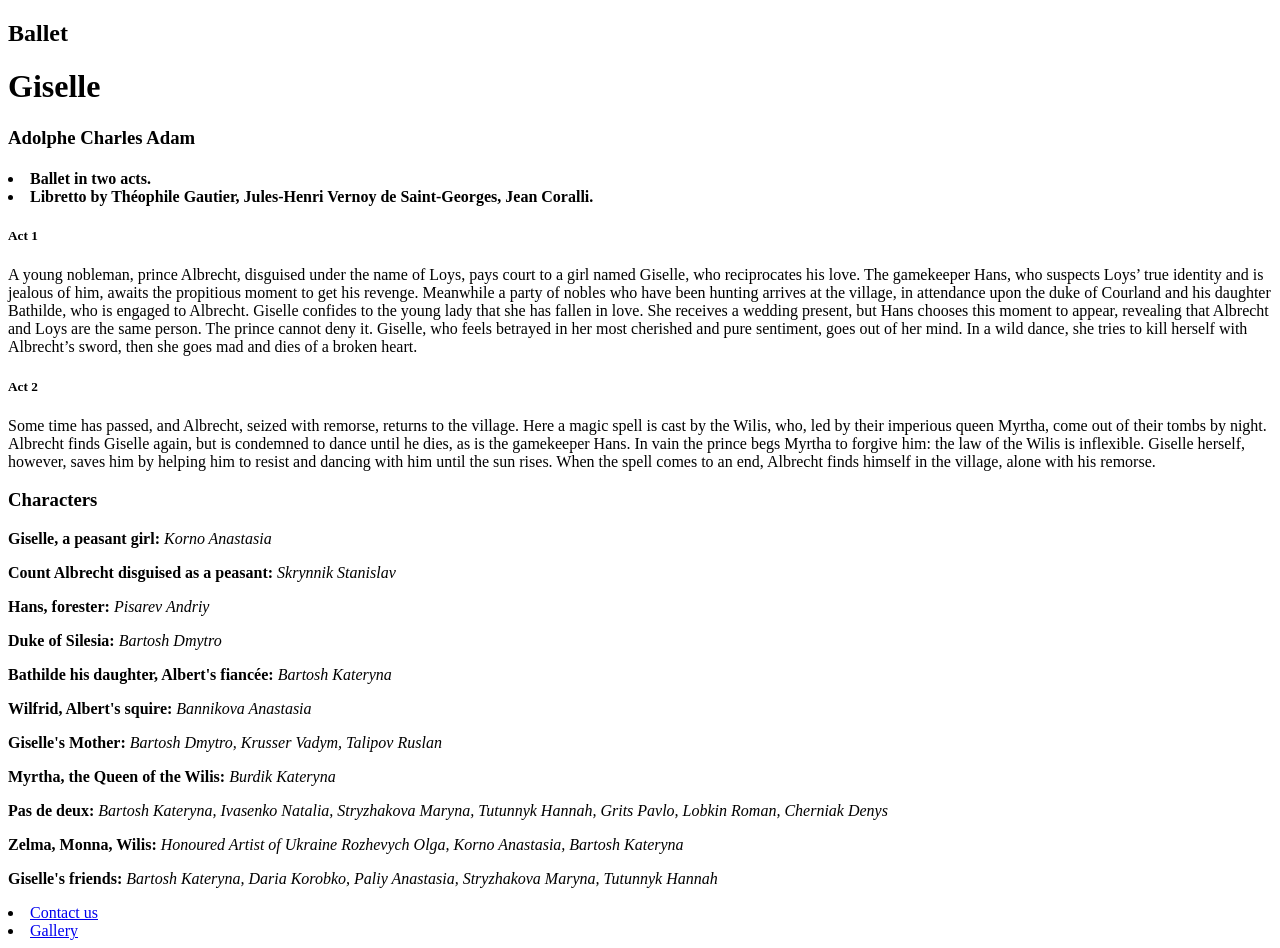
==== DZ 21.1 HTML Boldurieva Anastasiia/Pages/index.html @ 384bd5a6 "Add DZ 21.1 HTML" ====
<!DOCTYPE html>
<html lang="en">
  <head>
    <meta charset="UTF-8" />
    <meta name="viewport" content="width=device-width, initial-scale=1.0" />
    <title>Giselle</title>
  </head>
  <body>
    <h2>Ballet</h2>
    <h1>Giselle</h1>
    <h3>Adolphe Charles Adam</h3>
    <h4>
      <li>Ballet in two acts.</li>
      <li>
        Libretto by Théophile Gautier, Jules-Henri Vernoy de Saint-Georges, Jean
        Coralli.
      </li>
    </h4>
    <h5>Act 1</h5>
    A young nobleman, prince Albrecht, disguised under the name of Loys, pays
    court to a girl named Giselle, who reciprocates his love. The gamekeeper
    Hans, who suspects Loys’ true identity and is jealous of him, awaits the
    propitious moment to get his revenge. Meanwhile a party of nobles who have
    been hunting arrives at the village, in attendance upon the duke of Courland
    and his daughter Bathilde, who is engaged to Albrecht. Giselle confides to
    the young lady that she has fallen in love. She receives a wedding present,
    but Hans chooses this moment to appear, revealing that Albrecht and Loys are
    the same person. The prince cannot deny it. Giselle, who feels betrayed in
    her most cherished and pure sentiment, goes out of her mind. In a wild
    dance, she tries to kill herself with Albrecht’s sword, then she goes mad
    and dies of a broken heart.

    <h5>Act 2</h5>

    Some time has passed, and Albrecht, seized with remorse, returns to the
    village. Here a magic spell is cast by the Wilis, who, led by their
    imperious queen Myrtha, come out of their tombs by night. Albrecht finds
    Giselle again, but is condemned to dance until he dies, as is the gamekeeper
    Hans. In vain the prince begs Myrtha to forgive him: the law of the Wilis is
    inflexible. Giselle herself, however, saves him by helping him to resist and
    dancing with him until the sun rises. When the spell comes to an end,
    Albrecht finds himself in the village, alone with his remorse.

    <h3>Characters</h3>
    <p><b>Giselle, a peasant girl:</b><i> Korno Anastasia</i></p>
    <p>
      <b>Count Albrecht disguised as a peasant:</b><i> Skrynnik Stanislav</i>
    </p>
    <p><b>Hans, forester:</b> <i>Pisarev Andriy</i></p>
    <p><b>Duke of Silesia:</b> <i>Bartosh Dmytro</i></p>
    <p>
      <b>Bathilde his daughter, Albert's fiancée:</b><i> Bartosh Kateryna</i>
    </p>
    <p><b>Wilfrid, Albert's squire:</b><i> Bannikova Anastasia</i></p>
    <p>
      <b>Giselle's Mother:</b>
      <i>Bartosh Dmytro, Krusser Vadym, Talipov Ruslan</i>
    </p>
    <p><b>Myrtha, the Queen of the Wilis:</b> <i>Burdik Kateryna</i></p>
    <p>
      <b>Pas de deux:</b
      ><i>
        Bartosh Kateryna, Ivasenko Natalia, Stryzhakova Maryna, Tutunnyk Hannah,
        Grits Pavlo, Lobkin Roman, Cherniak Denys</i
      >
    </p>
    <p>
      <b>Zelma, Monna, Wilis:</b>
      <i
        >Honoured Artist of Ukraine Rozhevych Olga, Korno Anastasia, Bartosh
        Kateryna</i
      >
    </p>
    <p>
      <b>Giselle's friends:</b>
      <i
        >Bartosh Kateryna, Daria Korobko, Paliy Anastasia, Stryzhakova Maryna,
        Tutunnyk Hannah</i
      >
    </p>

    <li><a href="contact.htm">Contact us</a></li>
    <li><a href="gallery.html">Gallery</a></li>
  </body>
</html>
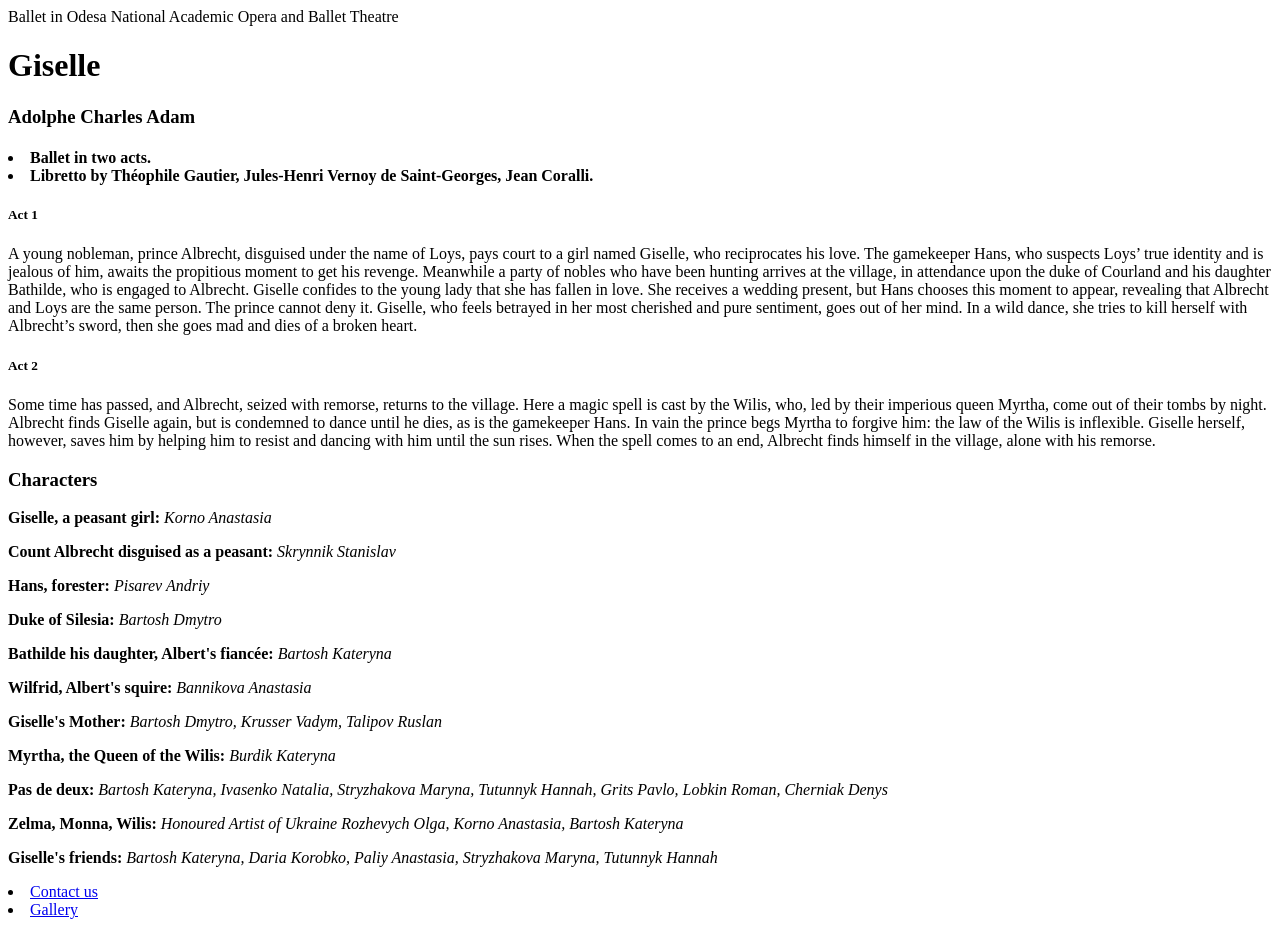
==== commit c613d6ac: "Rename <h> in index.html" ====
--- a/DZ 21.1 HTML Boldurieva Anastasiia/Pages/index.html
+++ b/DZ 21.1 HTML Boldurieva Anastasiia/Pages/index.html
@@ -6,7 +6,7 @@
     <title>Giselle</title>
   </head>
   <body>
-    <h2>Ballet</h2>
+    <h>Ballet in Odesa National Academic Opera and Ballet Theatre</h>
     <h1>Giselle</h1>
     <h3>Adolphe Charles Adam</h3>
     <h4>
@@ -79,7 +79,7 @@
       >
     </p>
 
-    <li><a href="contact.htm">Contact us</a></li>
+    <li><a href="contact.html">Contact us</a></li>
     <li><a href="gallery.html">Gallery</a></li>
   </body>
 </html>
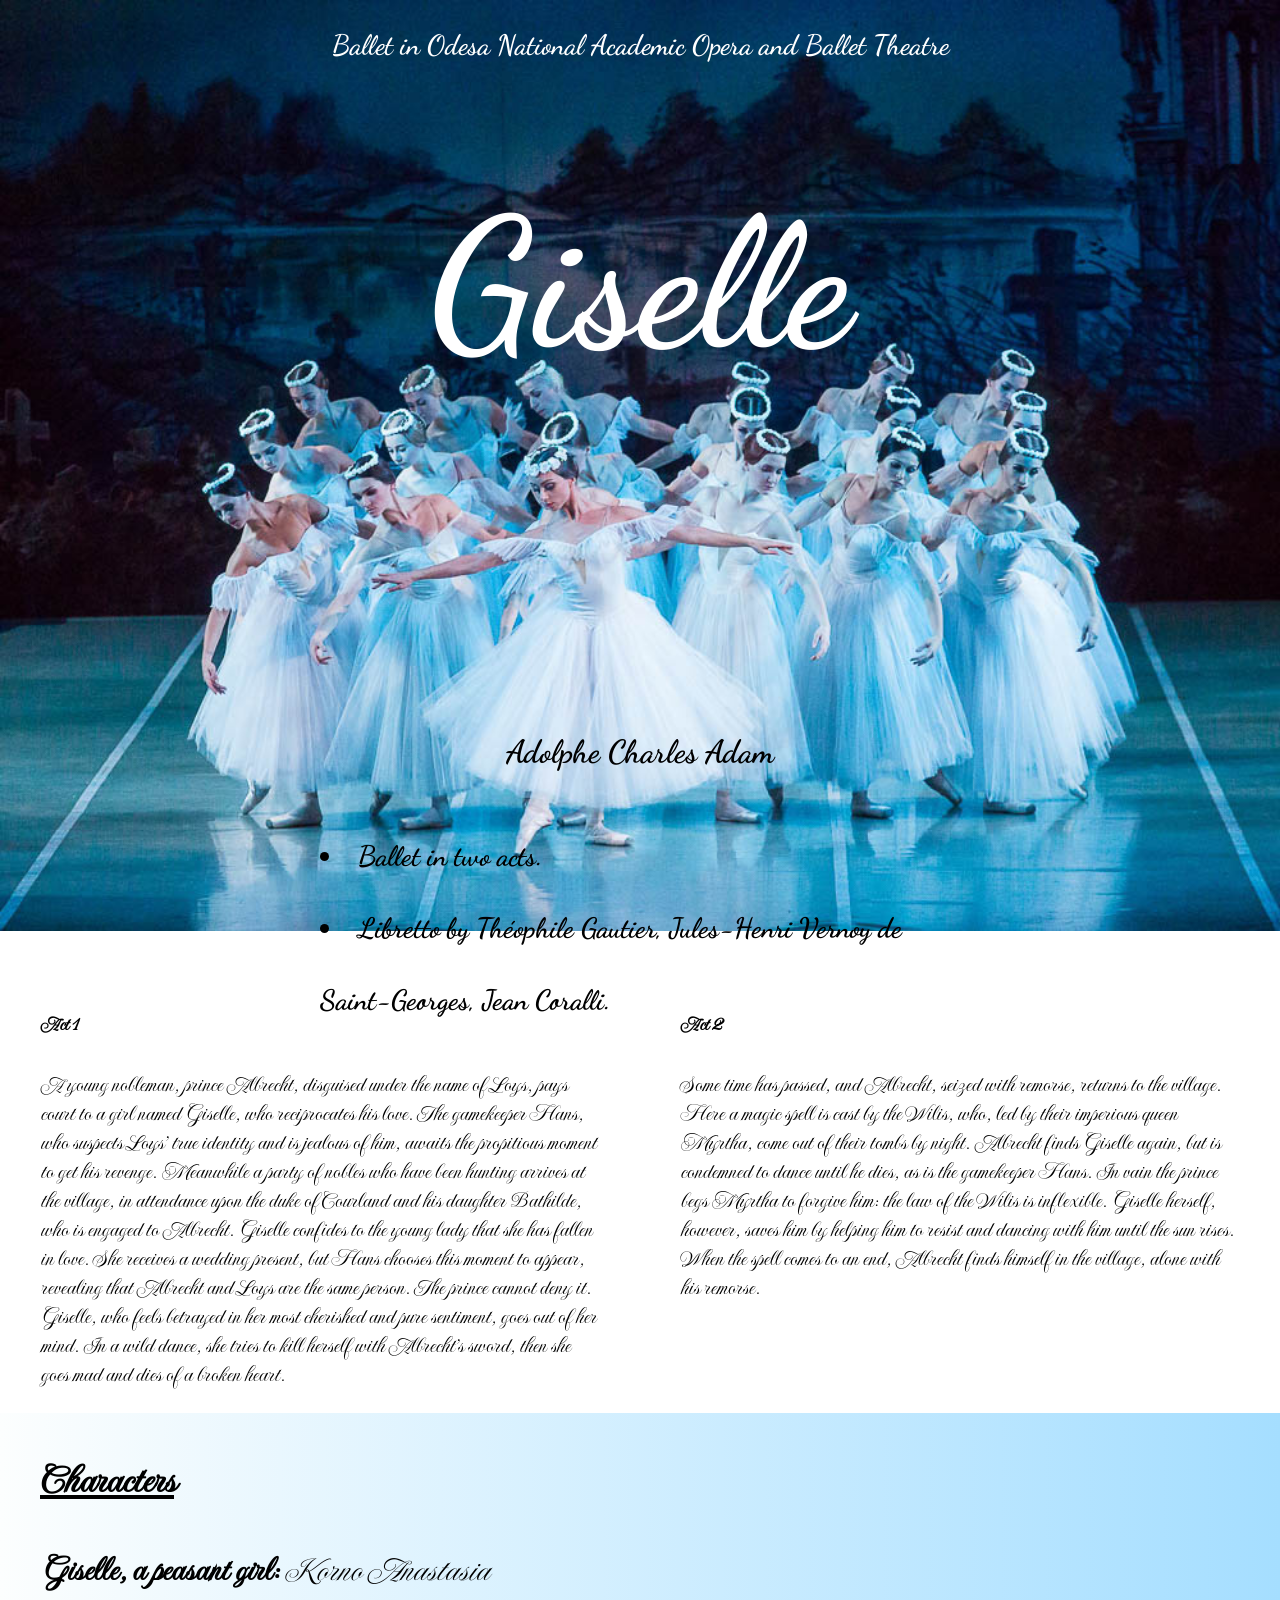
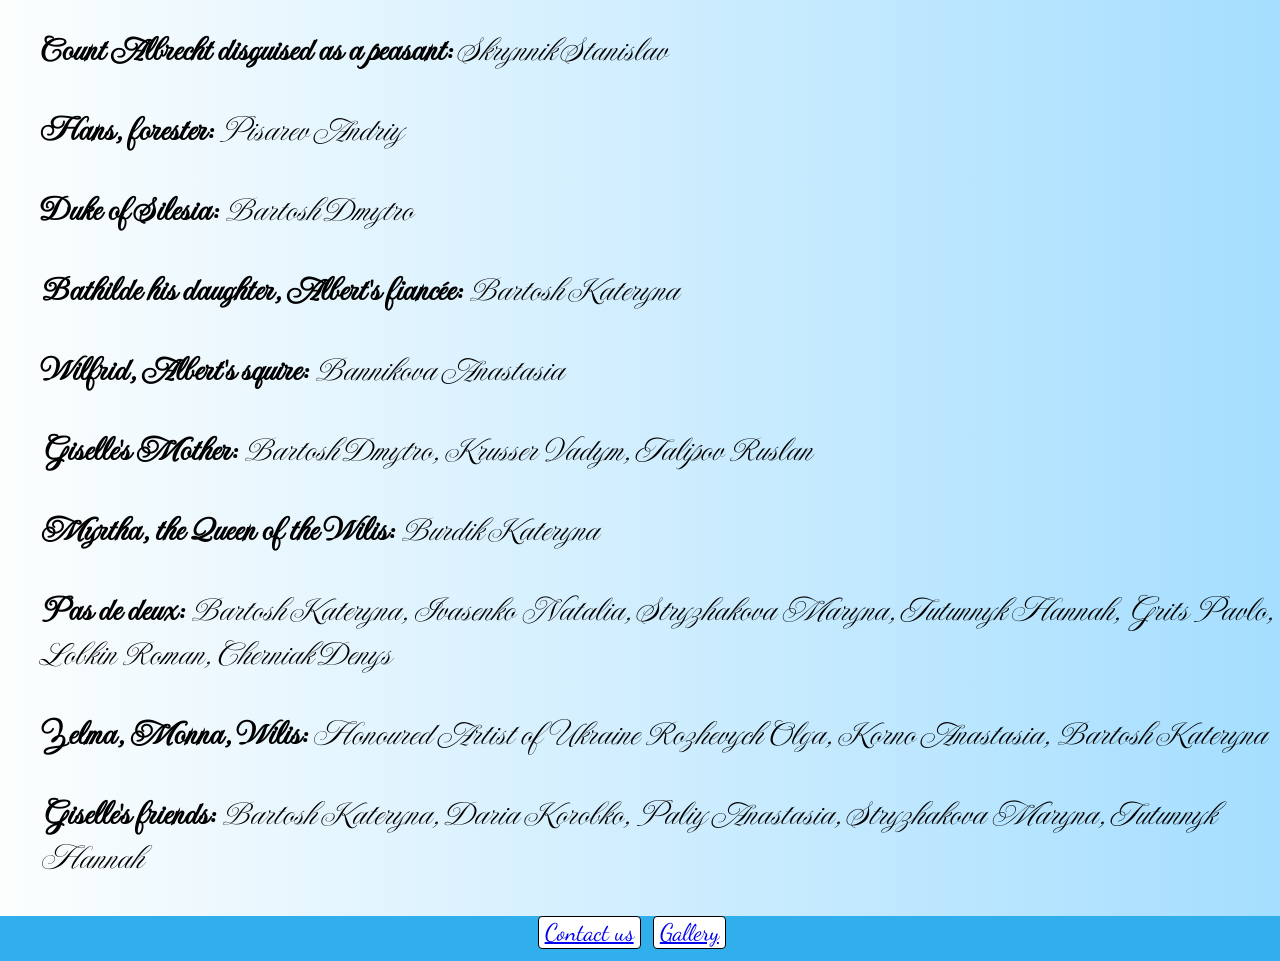
==== commit 1ea15559: "commit from VS" ====
--- a/DZ 21.1 HTML Boldurieva Anastasiia/Pages/index.html
+++ b/DZ 21.1 HTML Boldurieva Anastasiia/Pages/index.html
@@ -4,82 +4,128 @@
     <meta charset="UTF-8" />
     <meta name="viewport" content="width=device-width, initial-scale=1.0" />
     <title>Giselle</title>
+
+    <link rel="preconnect" href="https://fonts.googleapis.com" />
+    <link rel="preconnect" href="https://fonts.gstatic.com" crossorigin />
+    <link
+      href="https://fonts.googleapis.com/css2?family=Dancing+Script:wght@400..700&display=swap"
+      rel="stylesheet"
+    />
+    <link rel="preconnect" href="https://fonts.googleapis.com" />
+    <link rel="preconnect" href="https://fonts.gstatic.com" crossorigin />
+    <link
+      href="https://fonts.googleapis.com/css2?family=Imperial+Script&display=swap"
+      rel="stylesheet"
+    />
+    <link rel="stylesheet" href="style.css" />
   </head>
   <body>
-    <h>Ballet in Odesa National Academic Opera and Ballet Theatre</h>
-    <h1>Giselle</h1>
-    <h3>Adolphe Charles Adam</h3>
-    <h4>
-      <li>Ballet in two acts.</li>
-      <li>
-        Libretto by Théophile Gautier, Jules-Henri Vernoy de Saint-Georges, Jean
-        Coralli.
-      </li>
-    </h4>
-    <h5>Act 1</h5>
-    A young nobleman, prince Albrecht, disguised under the name of Loys, pays
-    court to a girl named Giselle, who reciprocates his love. The gamekeeper
-    Hans, who suspects Loys’ true identity and is jealous of him, awaits the
-    propitious moment to get his revenge. Meanwhile a party of nobles who have
-    been hunting arrives at the village, in attendance upon the duke of Courland
-    and his daughter Bathilde, who is engaged to Albrecht. Giselle confides to
-    the young lady that she has fallen in love. She receives a wedding present,
-    but Hans chooses this moment to appear, revealing that Albrecht and Loys are
-    the same person. The prince cannot deny it. Giselle, who feels betrayed in
-    her most cherished and pure sentiment, goes out of her mind. In a wild
-    dance, she tries to kill herself with Albrecht’s sword, then she goes mad
-    and dies of a broken heart.
+    <section class="Giselle-maim-head">
+      <div>
+        <img src="sag_1938.jpg" class="background" />
+        <h class="opera"
+          >Ballet in Odesa National Academic Opera and Ballet Theatre</h
+        >
 
-    <h5>Act 2</h5>
+        <h1 class="name">Giselle</h1>
+        <h3 class="compositor">Adolphe Charles Adam</h3>
+        <h4 class="Libretto">
+          <li>Ballet in two acts.</li>
+          <li>
+            Libretto by Théophile Gautier, Jules-Henri Vernoy de Saint-Georges,
+            Jean Coralli.
+          </li>
+        </h4>
+      </div>
+    </section>
+    <section class="Acts">
+      <div class="Act1-container">
+        <h5>Act 1</h5>
+        <p>
+          A young nobleman, prince Albrecht, disguised under the name of Loys,
+          pays court to a girl named Giselle, who reciprocates his love. The
+          gamekeeper Hans, who suspects Loys’ true identity and is jealous of
+          him, awaits the propitious moment to get his revenge. Meanwhile a
+          party of nobles who have been hunting arrives at the village, in
+          attendance upon the duke of Courland and his daughter Bathilde, who is
+          engaged to Albrecht. Giselle confides to the young lady that she has
+          fallen in love. She receives a wedding present, but Hans chooses this
+          moment to appear, revealing that Albrecht and Loys are the same
+          person. The prince cannot deny it. Giselle, who feels betrayed in her
+          most cherished and pure sentiment, goes out of her mind. In a wild
+          dance, she tries to kill herself with Albrecht’s sword, then she goes
+          mad and dies of a broken heart.
+        </p>
+      </div>
 
-    Some time has passed, and Albrecht, seized with remorse, returns to the
-    village. Here a magic spell is cast by the Wilis, who, led by their
-    imperious queen Myrtha, come out of their tombs by night. Albrecht finds
-    Giselle again, but is condemned to dance until he dies, as is the gamekeeper
-    Hans. In vain the prince begs Myrtha to forgive him: the law of the Wilis is
-    inflexible. Giselle herself, however, saves him by helping him to resist and
-    dancing with him until the sun rises. When the spell comes to an end,
-    Albrecht finds himself in the village, alone with his remorse.
+      <div class="Act2-container">
+        <h5>Act 2</h5>
 
-    <h3>Characters</h3>
-    <p><b>Giselle, a peasant girl:</b><i> Korno Anastasia</i></p>
-    <p>
-      <b>Count Albrecht disguised as a peasant:</b><i> Skrynnik Stanislav</i>
-    </p>
-    <p><b>Hans, forester:</b> <i>Pisarev Andriy</i></p>
-    <p><b>Duke of Silesia:</b> <i>Bartosh Dmytro</i></p>
-    <p>
-      <b>Bathilde his daughter, Albert's fiancée:</b><i> Bartosh Kateryna</i>
-    </p>
-    <p><b>Wilfrid, Albert's squire:</b><i> Bannikova Anastasia</i></p>
-    <p>
-      <b>Giselle's Mother:</b>
-      <i>Bartosh Dmytro, Krusser Vadym, Talipov Ruslan</i>
-    </p>
-    <p><b>Myrtha, the Queen of the Wilis:</b> <i>Burdik Kateryna</i></p>
-    <p>
-      <b>Pas de deux:</b
-      ><i>
-        Bartosh Kateryna, Ivasenko Natalia, Stryzhakova Maryna, Tutunnyk Hannah,
-        Grits Pavlo, Lobkin Roman, Cherniak Denys</i
-      >
-    </p>
-    <p>
-      <b>Zelma, Monna, Wilis:</b>
-      <i
-        >Honoured Artist of Ukraine Rozhevych Olga, Korno Anastasia, Bartosh
-        Kateryna</i
-      >
-    </p>
-    <p>
-      <b>Giselle's friends:</b>
-      <i
-        >Bartosh Kateryna, Daria Korobko, Paliy Anastasia, Stryzhakova Maryna,
-        Tutunnyk Hannah</i
-      >
-    </p>
+        <p>
+          Some time has passed, and Albrecht, seized with remorse, returns to
+          the village. Here a magic spell is cast by the Wilis, who, led by
+          their imperious queen Myrtha, come out of their tombs by night.
+          Albrecht finds Giselle again, but is condemned to dance until he dies,
+          as is the gamekeeper Hans. In vain the prince begs Myrtha to forgive
+          him: the law of the Wilis is inflexible. Giselle herself, however,
+          saves him by helping him to resist and dancing with him until the sun
+          rises. When the spell comes to an end, Albrecht finds himself in the
+          village, alone with his remorse.
+        </p>
+      </div>
+    </section>
 
-    <li><a href="contact.html">Contact us</a></li>
-    <li><a href="gallery.html">Gallery</a></li>
+    <section class="Characters">
+      <div class="characters-body">
+        <h3><u>Characters</u></h3>
+        <p><b>Giselle, a peasant girl:</b><i> Korno Anastasia</i></p>
+        <p>
+          <b>Count Albrecht disguised as a peasant:</b
+          ><i> Skrynnik Stanislav</i>
+        </p>
+        <p><b>Hans, forester:</b> <i>Pisarev Andriy</i></p>
+        <p><b>Duke of Silesia:</b> <i>Bartosh Dmytro</i></p>
+        <p>
+          <b>Bathilde his daughter, Albert's fiancée:</b
+          ><i> Bartosh Kateryna</i>
+        </p>
+        <p><b>Wilfrid, Albert's squire:</b><i> Bannikova Anastasia</i></p>
+        <p>
+          <b>Giselle's Mother:</b>
+          <i>Bartosh Dmytro, Krusser Vadym, Talipov Ruslan</i>
+        </p>
+        <p><b>Myrtha, the Queen of the Wilis:</b> <i>Burdik Kateryna</i></p>
+        <p>
+          <b>Pas de deux:</b
+          ><i>
+            Bartosh Kateryna, Ivasenko Natalia, Stryzhakova Maryna, Tutunnyk
+            Hannah, Grits Pavlo, Lobkin Roman, Cherniak Denys</i
+          >
+        </p>
+        <p>
+          <b>Zelma, Monna, Wilis:</b>
+          <i
+            >Honoured Artist of Ukraine Rozhevych Olga, Korno Anastasia, Bartosh
+            Kateryna</i
+          >
+        </p>
+        <p>
+          <b>Giselle's friends:</b>
+          <i
+            >Bartosh Kateryna, Daria Korobko, Paliy Anastasia, Stryzhakova
+            Maryna, Tutunnyk Hannah</i
+          >
+        </p>
+      </div>
+
+      <div class="pages-link">
+        <button class="link1">
+          <a href="contact.html">Contact us</a>
+        </button>
+        <button class="link2">
+          <a href="gallery.html">Gallery</a>
+        </button>
+      </div>
+    </section>
   </body>
 </html>
--- a/DZ 21.1 HTML Boldurieva Anastasiia/Pages/style.css
+++ b/DZ 21.1 HTML Boldurieva Anastasiia/Pages/style.css
@@ -0,0 +1,279 @@
+body {
+    font-family: "Dancing Script", cursive;
+    margin: 0;
+}
+
+.background {
+    background-image: url(sag_1938.jpg);
+    background-size: cover;
+    background-position: center;
+    width: 100%;
+    display: flex;
+    justify-content: center;
+    align-items: center;
+    color: white;
+    font-size: 32px;
+    text-shadow: 4px 4px 8px black;
+}
+
+.Giselle-maim-head {
+    font-family: "Dancing Script", cursive;
+    font-weight: 600;
+    font-size: 48px;
+    line-height: 150%;
+    color: white;
+    margin-bottom: 48px;
+    margin-top: 0;
+}
+
+.name {
+    font-family: "Dancing Script", cursive;
+    position: absolute;
+    left: 50%;
+    top: 15%;
+    transform: translate(-50%, -50%);
+    font-size: 180px;
+    
+}
+
+.opera {
+    font-family: "Dancing Script", cursive;
+    position: absolute;
+    left: 50%;
+    top: 5%;
+    transform: translate(-50%, -50%);
+    font-size: 28px;
+    
+}
+
+.compositor {
+    font-family: "Dancing Script", cursive;
+    position: absolute;
+    left: 50%;
+    top: 80%;
+    transform: translate(-50%, -50%);
+    font-size: 32px;
+    color: black;
+    
+}
+
+.Libretto {
+    font-family: "Dancing Script", cursive;
+    position: absolute;
+    left: 50%;
+    top: 99%;
+    transform: translate(-50%, -50%);
+    font-size: 28px;
+    color: black ;   
+}
+
+.Act1-container {
+    font-family: "Imperial Script", cursive;
+    font-size: 24px;
+    width: 50%;    
+    display: block;
+    float: left;
+    box-sizing: border-box;
+    padding:0 40px;  
+}
+
+.Act2-container {
+    font-family: "Imperial Script", cursive;
+    font-size: 24px;
+    width: 50%;
+    float: left;
+    box-sizing: border-box;
+    display: block;
+    padding: 0 40px;
+}
+
+.Characters {
+    width:100%;
+    float:left;
+    background: linear-gradient(270deg, #a5deff 0%, #fcfefe 100%);
+}
+
+.characters-body {
+    font-family: "Imperial Script", cursive;
+    font-size: 36px;
+    margin-left: 40px;
+}
+
+.pages-link {
+    position: absolute;
+    width:100%;
+    height: 5%;
+    background: rgb(49, 175, 237)
+}
+
+.link1 {
+    border: 1px solid black;
+    border-radius: 4px;
+    background: white;
+    font-family: "Dancing Script", cursive;
+    font-size: 24px;
+    position: absolute;
+    left: 42%;
+}
+
+.link2 {
+    border: 1px solid black;
+    border-radius: 4px;
+    background: white;
+    font-family: "Dancing Script", cursive;
+    font-size: 24px;
+    position: absolute;
+    left: 51%;
+}
+
+.main-page-contakt {
+    width:100%;
+    float:left;
+    background: linear-gradient(270deg, #a5deff 0%, #fcfefe 100%);
+}
+
+.contact-main-item{
+    font-family: "Dancing Script", cursive;
+    font-size: 48px;
+    position: absolute;
+    left: 50%;
+    transform: translate(-50%, -50%);
+    margin-top: 76px;
+}
+
+.contact-item-tickets {
+    font-family: "Dancing Script", cursive;
+    font-size: 24px;
+    width: 33%;
+    float: left;
+    box-sizing: border-box;
+    display: block;
+    padding: 0 40px;
+    margin-top: 150px;
+    
+}
+
+.contact-item-press {
+    font-family: "Dancing Script", cursive;
+    font-size: 24px;
+    width: 33%;
+    float: left;
+    box-sizing: border-box;
+    display: block;
+    padding: 0 40px;
+    margin-top: 150px;
+}
+
+.contact-item-office {
+    font-family: "Dancing Script", cursive;
+    font-size: 24px;
+    width: 33%;
+    float: left;
+    box-sizing: border-box;
+    display: block;
+    padding: 0 40px;
+    margin-top: 150px; 
+}
+
+.contact-tel {
+    font-family: "Dancing Script", cursive;
+    font-size: 20px;
+}
+
+.contact-email {
+    font-family: "Dancing Script", cursive;
+    font-size: 20px;
+}
+
+.subscribe {
+    font-family:"Dancing Script", cursive;
+    font-size: 24px;
+    padding: 0px 40px;
+    margin-top: 30%;
+ }
+
+ .email-item {
+    margin-top: 56px;
+    margin-left: 40px;
+ }
+
+ .email-title {
+    font-family: "Imperial Script", cursive;
+    font-size: 24px;
+ }
+
+ .fild {
+    font-size: 24px;
+    border: 1px solid black;
+    border-radius: 10px;
+    width: 450px;
+    height: 60px; 
+ }
+
+.button-item{
+    padding: 0 420px;
+}
+
+.button {
+    border: 1px solid black;
+    border-radius: 4px;
+    background: rgb(49, 175, 237)
+ }
+
+.main-page-gallery {
+    width:100%;
+    float:left;
+    background: linear-gradient(270deg, #a5deff 0%, #fcfefe 100%);
+}
+
+ .gallery-maim-item {
+    font-family: "Dancing Script", cursive;
+    font-size: 48px;
+    width: 100%;
+    display: block;
+    text-align: center;
+    margin: 0;
+ }
+
+ .gallery img {
+  width: 200px;
+  cursor: pointer;
+  margin: 10px;
+  transition: 0.3s;
+  margin-top: 200px;
+  padding: 0 80px;
+  margin: 0;
+  margin: 20px;
+}
+
+.modal {
+  display: none;
+  position: fixed;
+  z-index: 1000;
+  left: 0;
+  top: 0;
+  width: 100%;
+  height: 100%;
+  overflow: auto;
+  background-color: rgba(0,0,0,0.8);
+  justify-content: center;
+  align-items: center;
+}
+
+.modal-content {
+  max-width: 90%;
+  max-height: 90%;
+  display: block;
+  margin: auto;
+  box-shadow: 0 0 20px white;
+}
+
+.close {
+  position: absolute;
+  top: 30px;
+  right: 50px;
+  color: white;
+  font-size: 40px;
+  font-weight: bold;
+  cursor: pointer;
+}
